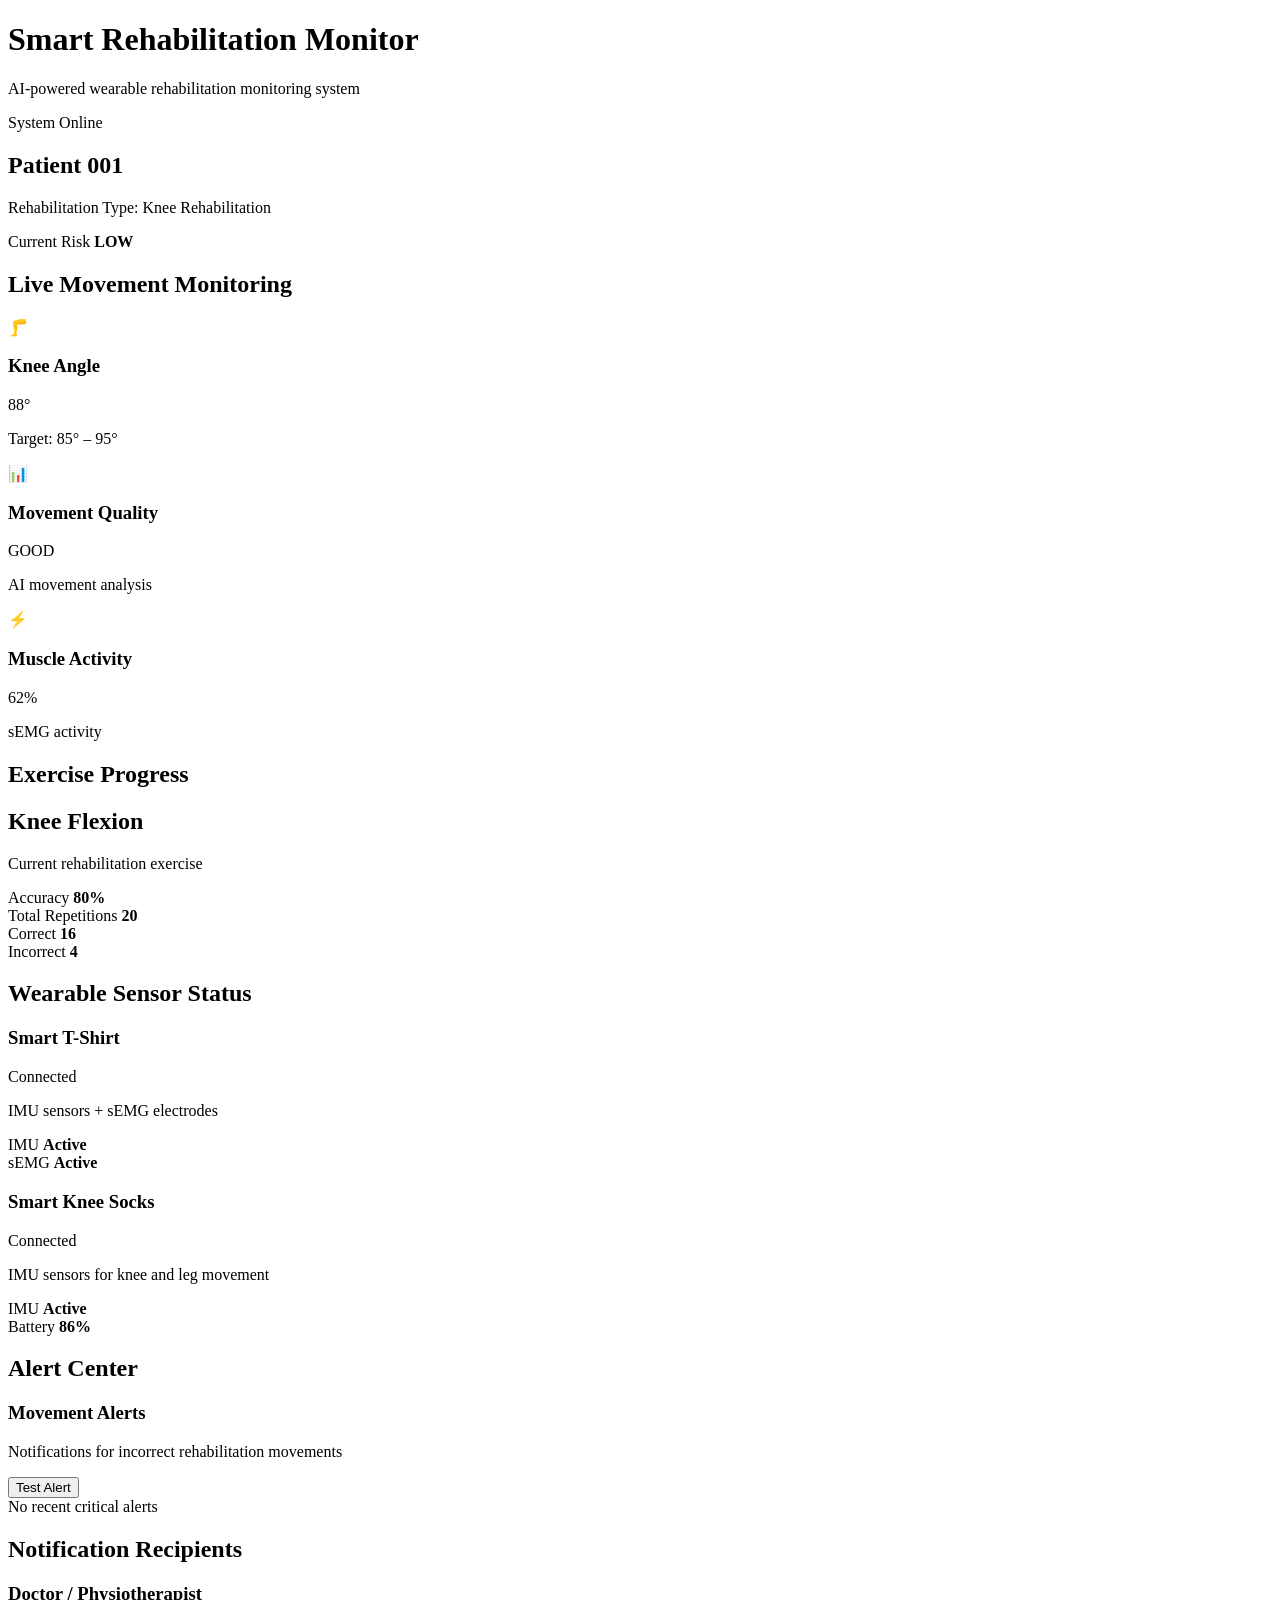
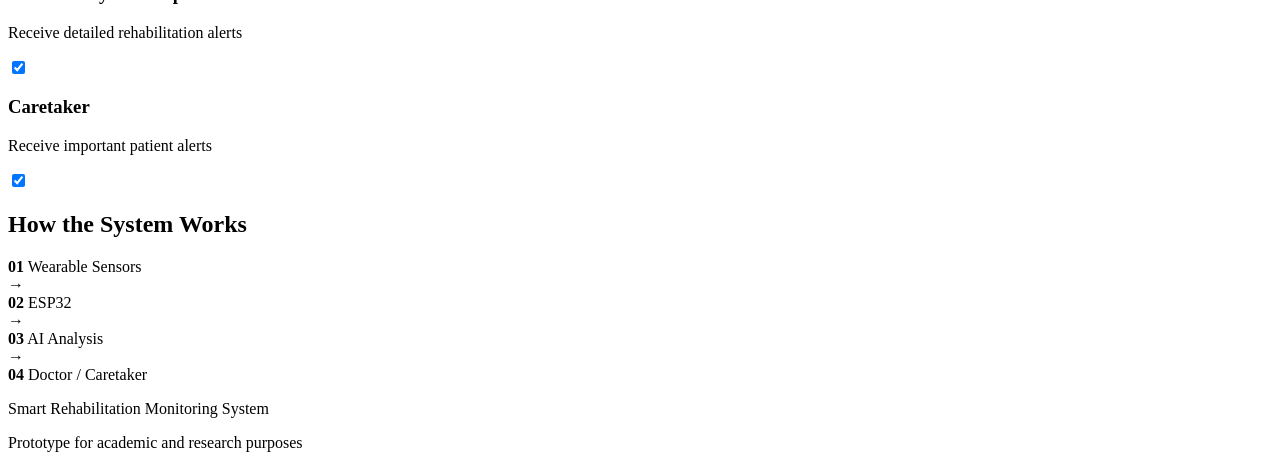
==== index(3).html @ 08c0f433 "Add files via upload" ====
<!DOCTYPE html>
<html lang="en">
<head>
    <meta charset="UTF-8">
    <meta name="viewport" content="width=device-width, initial-scale=1.0">
    <title>Smart Rehabilitation Monitor</title>
    <link rel="stylesheet" href="style.css">
</head>

<body>

<header class="header">
    <div>
        <h1>Smart Rehabilitation Monitor</h1>
        <p>AI-powered wearable rehabilitation monitoring system</p>
    </div>
    <div class="status">
        <span class="status-dot"></span>
        System Online
    </div>
</header>

<main class="container">

    <section class="patient-card">
        <div>
            <h2>Patient 001</h2>
            <p>Rehabilitation Type: Knee Rehabilitation</p>
        </div>

        <div class="patient-status">
            <span>Current Risk</span>
            <strong id="riskLevel">LOW</strong>
        </div>
    </section>

    <section>
        <h2 class="section-title">Live Movement Monitoring</h2>

        <div class="monitor-grid">

            <div class="card">
                <div class="card-icon">🦵</div>
                <h3>Knee Angle</h3>
                <div class="value"><span id="kneeAngle">88</span>°</div>
                <p>Target: 85° – 95°</p>
            </div>

            <div class="card">
                <div class="card-icon">📊</div>
                <h3>Movement Quality</h3>
                <div id="movementQuality" class="quality good">GOOD</div>
                <p>AI movement analysis</p>
            </div>

            <div class="card">
                <div class="card-icon">⚡</div>
                <h3>Muscle Activity</h3>
                <div class="value"><span id="semgValue">62</span>%</div>
                <p>sEMG activity</p>
            </div>

        </div>
    </section>

    <section>
        <h2 class="section-title">Exercise Progress</h2>

        <div class="exercise-card">

            <div class="exercise-header">
                <div>
                    <h2>Knee Flexion</h2>
                    <p>Current rehabilitation exercise</p>
                </div>

                <div class="accuracy">
                    <span>Accuracy</span>
                    <strong id="accuracy">80%</strong>
                </div>
            </div>

            <div class="progress-container">
                <div class="progress-bar">
                    <div id="progressBar" class="progress-fill"></div>
                </div>
            </div>

            <div class="exercise-stats">
                <div>
                    <span>Total Repetitions</span>
                    <strong id="totalReps">20</strong>
                </div>

                <div>
                    <span>Correct</span>
                    <strong id="correctReps">16</strong>
                </div>

                <div>
                    <span>Incorrect</span>
                    <strong id="incorrectReps">4</strong>
                </div>
            </div>

        </div>
    </section>

    <section>
        <h2 class="section-title">Wearable Sensor Status</h2>

        <div class="sensor-grid">

            <div class="sensor-card">
                <div class="sensor-top">
                    <h3>Smart T-Shirt</h3>
                    <span class="connected">Connected</span>
                </div>

                <p>IMU sensors + sEMG electrodes</p>

                <div class="sensor-data">
                    <div>
                        <span>IMU</span>
                        <strong>Active</strong>
                    </div>
                    <div>
                        <span>sEMG</span>
                        <strong>Active</strong>
                    </div>
                </div>
            </div>

            <div class="sensor-card">
                <div class="sensor-top">
                    <h3>Smart Knee Socks</h3>
                    <span class="connected">Connected</span>
                </div>

                <p>IMU sensors for knee and leg movement</p>

                <div class="sensor-data">
                    <div>
                        <span>IMU</span>
                        <strong>Active</strong>
                    </div>
                    <div>
                        <span>Battery</span>
                        <strong>86%</strong>
                    </div>
                </div>
            </div>

        </div>
    </section>

    <section>
        <h2 class="section-title">Alert Center</h2>

        <div class="alert-card">
            <div class="alert-header">
                <div>
                    <h3>Movement Alerts</h3>
                    <p>Notifications for incorrect rehabilitation movements</p>
                </div>

                <button id="testAlert">Test Alert</button>
            </div>

            <div id="alertList" class="alert-list">
                <div class="no-alert">No recent critical alerts</div>
            </div>
        </div>
    </section>

    <section>
        <h2 class="section-title">Notification Recipients</h2>

        <div class="notification-card">

            <div class="recipient">
                <div>
                    <h3>Doctor / Physiotherapist</h3>
                    <p>Receive detailed rehabilitation alerts</p>
                </div>

                <label class="switch">
                    <input type="checkbox" id="doctorNotification" checked>
                    <span class="slider"></span>
                </label>
            </div>

            <div class="recipient">
                <div>
                    <h3>Caretaker</h3>
                    <p>Receive important patient alerts</p>
                </div>

                <label class="switch">
                    <input type="checkbox" id="caretakerNotification" checked>
                    <span class="slider"></span>
                </label>
            </div>

        </div>
    </section>

    <section class="info-section">
        <h2>How the System Works</h2>

        <div class="workflow">
            <div class="workflow-step">
                <strong>01</strong>
                <span>Wearable Sensors</span>
            </div>

            <div class="arrow">→</div>

            <div class="workflow-step">
                <strong>02</strong>
                <span>ESP32</span>
            </div>

            <div class="arrow">→</div>

            <div class="workflow-step">
                <strong>03</strong>
                <span>AI Analysis</span>
            </div>

            <div class="arrow">→</div>

            <div class="workflow-step">
                <strong>04</strong>
                <span>Doctor / Caretaker</span>
            </div>
        </div>
    </section>

</main>

<footer>
    <p>Smart Rehabilitation Monitoring System</p>
    <p>Prototype for academic and research purposes</p>
</footer>

<script src="app.js"></script>
</body>
</html>
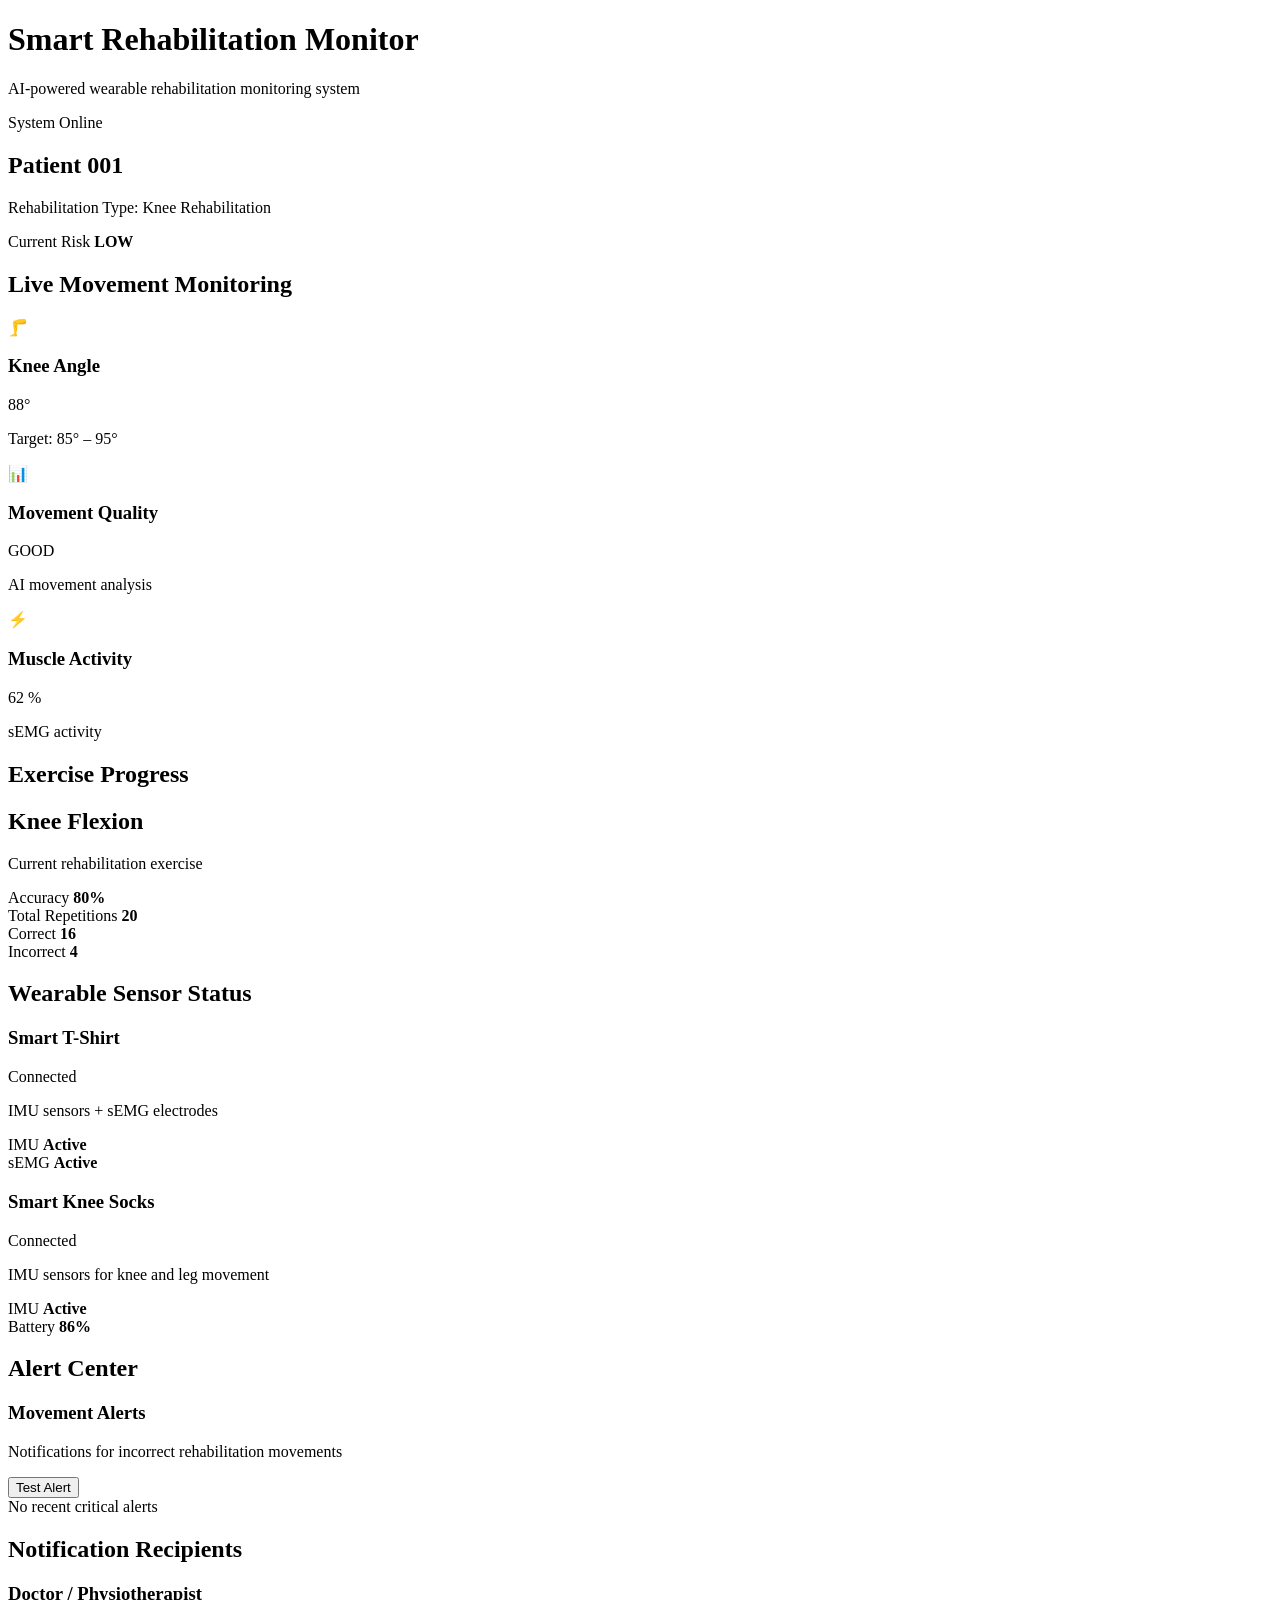
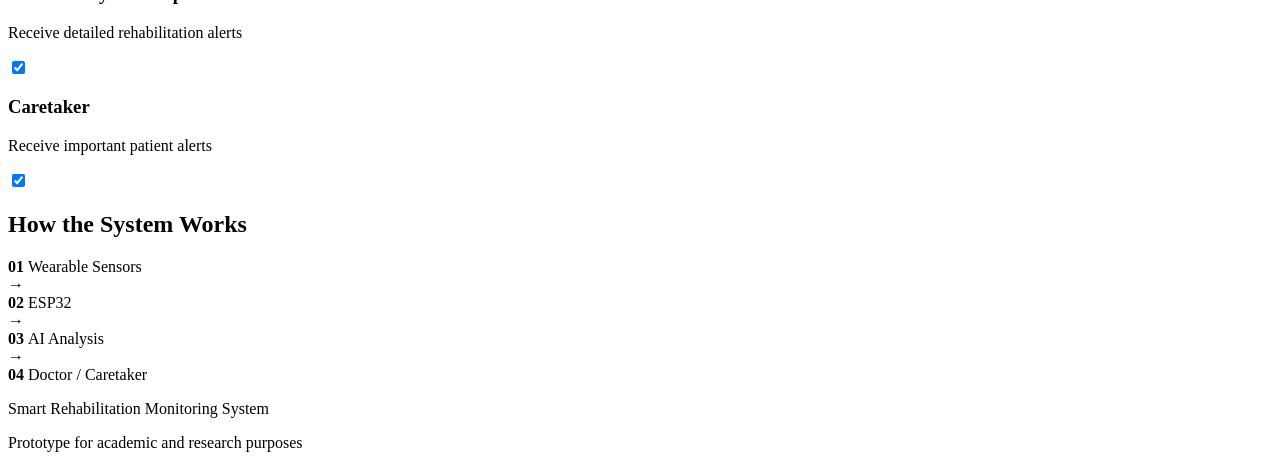
==== commit 57e7dc8f: "Update index(3).html" ====
--- a/index(3).html
+++ b/index(3).html
@@ -1,249 +1,578 @@
 <!DOCTYPE html>
 <html lang="en">
+
 <head>
     <meta charset="UTF-8">
     <meta name="viewport" content="width=device-width, initial-scale=1.0">
+
     <title>Smart Rehabilitation Monitor</title>
+
     <link rel="stylesheet" href="style.css">
 </head>
 
 <body>
 
-<header class="header">
-    <div>
-        <h1>Smart Rehabilitation Monitor</h1>
-        <p>AI-powered wearable rehabilitation monitoring system</p>
-    </div>
-    <div class="status">
-        <span class="status-dot"></span>
-        System Online
-    </div>
-</header>
-
-<main class="container">
-
-    <section class="patient-card">
+    <!-- HEADER -->
+    <header class="header">
+
         <div>
-            <h2>Patient 001</h2>
-            <p>Rehabilitation Type: Knee Rehabilitation</p>
+            <h1>Smart Rehabilitation Monitor</h1>
+            <p>AI-powered wearable rehabilitation monitoring system</p>
         </div>
 
-        <div class="patient-status">
-            <span>Current Risk</span>
-            <strong id="riskLevel">LOW</strong>
+        <div class="status">
+            <span class="status-dot"></span>
+            System Online
         </div>
-    </section>
-
-    <section>
-        <h2 class="section-title">Live Movement Monitoring</h2>
-
-        <div class="monitor-grid">
-
-            <div class="card">
-                <div class="card-icon">🦵</div>
-                <h3>Knee Angle</h3>
-                <div class="value"><span id="kneeAngle">88</span>°</div>
-                <p>Target: 85° – 95°</p>
-            </div>
-
-            <div class="card">
-                <div class="card-icon">📊</div>
-                <h3>Movement Quality</h3>
-                <div id="movementQuality" class="quality good">GOOD</div>
-                <p>AI movement analysis</p>
-            </div>
-
-            <div class="card">
-                <div class="card-icon">⚡</div>
-                <h3>Muscle Activity</h3>
-                <div class="value"><span id="semgValue">62</span>%</div>
-                <p>sEMG activity</p>
-            </div>
-
-        </div>
-    </section>
-
-    <section>
-        <h2 class="section-title">Exercise Progress</h2>
-
-        <div class="exercise-card">
-
-            <div class="exercise-header">
-                <div>
-                    <h2>Knee Flexion</h2>
-                    <p>Current rehabilitation exercise</p>
-                </div>
-
-                <div class="accuracy">
-                    <span>Accuracy</span>
-                    <strong id="accuracy">80%</strong>
-                </div>
-            </div>
-
-            <div class="progress-container">
-                <div class="progress-bar">
-                    <div id="progressBar" class="progress-fill"></div>
-                </div>
-            </div>
-
-            <div class="exercise-stats">
-                <div>
-                    <span>Total Repetitions</span>
-                    <strong id="totalReps">20</strong>
-                </div>
-
-                <div>
-                    <span>Correct</span>
-                    <strong id="correctReps">16</strong>
-                </div>
-
-                <div>
-                    <span>Incorrect</span>
-                    <strong id="incorrectReps">4</strong>
-                </div>
-            </div>
-
-        </div>
-    </section>
-
-    <section>
-        <h2 class="section-title">Wearable Sensor Status</h2>
-
-        <div class="sensor-grid">
-
-            <div class="sensor-card">
-                <div class="sensor-top">
-                    <h3>Smart T-Shirt</h3>
-                    <span class="connected">Connected</span>
-                </div>
-
-                <p>IMU sensors + sEMG electrodes</p>
-
-                <div class="sensor-data">
-                    <div>
-                        <span>IMU</span>
-                        <strong>Active</strong>
-                    </div>
-                    <div>
-                        <span>sEMG</span>
-                        <strong>Active</strong>
-                    </div>
-                </div>
-            </div>
-
-            <div class="sensor-card">
-                <div class="sensor-top">
-                    <h3>Smart Knee Socks</h3>
-                    <span class="connected">Connected</span>
-                </div>
-
-                <p>IMU sensors for knee and leg movement</p>
-
-                <div class="sensor-data">
-                    <div>
-                        <span>IMU</span>
-                        <strong>Active</strong>
-                    </div>
-                    <div>
-                        <span>Battery</span>
-                        <strong>86%</strong>
-                    </div>
-                </div>
-            </div>
-
-        </div>
-    </section>
-
-    <section>
-        <h2 class="section-title">Alert Center</h2>
-
-        <div class="alert-card">
-            <div class="alert-header">
-                <div>
-                    <h3>Movement Alerts</h3>
-                    <p>Notifications for incorrect rehabilitation movements</p>
-                </div>
-
-                <button id="testAlert">Test Alert</button>
-            </div>
-
-            <div id="alertList" class="alert-list">
-                <div class="no-alert">No recent critical alerts</div>
-            </div>
-        </div>
-    </section>
-
-    <section>
-        <h2 class="section-title">Notification Recipients</h2>
-
-        <div class="notification-card">
-
-            <div class="recipient">
-                <div>
-                    <h3>Doctor / Physiotherapist</h3>
-                    <p>Receive detailed rehabilitation alerts</p>
-                </div>
-
-                <label class="switch">
-                    <input type="checkbox" id="doctorNotification" checked>
-                    <span class="slider"></span>
-                </label>
-            </div>
-
-            <div class="recipient">
-                <div>
-                    <h3>Caretaker</h3>
-                    <p>Receive important patient alerts</p>
-                </div>
-
-                <label class="switch">
-                    <input type="checkbox" id="caretakerNotification" checked>
-                    <span class="slider"></span>
-                </label>
-            </div>
-
-        </div>
-    </section>
-
-    <section class="info-section">
-        <h2>How the System Works</h2>
-
-        <div class="workflow">
-            <div class="workflow-step">
-                <strong>01</strong>
-                <span>Wearable Sensors</span>
-            </div>
-
-            <div class="arrow">→</div>
-
-            <div class="workflow-step">
-                <strong>02</strong>
-                <span>ESP32</span>
-            </div>
-
-            <div class="arrow">→</div>
-
-            <div class="workflow-step">
-                <strong>03</strong>
-                <span>AI Analysis</span>
-            </div>
-
-            <div class="arrow">→</div>
-
-            <div class="workflow-step">
-                <strong>04</strong>
-                <span>Doctor / Caretaker</span>
-            </div>
-        </div>
-    </section>
-
-</main>
-
-<footer>
-    <p>Smart Rehabilitation Monitoring System</p>
-    <p>Prototype for academic and research purposes</p>
-</footer>
-
-<script src="app.js"></script>
+
+    </header>
+
+
+    <main class="container">
+
+        <!-- PATIENT -->
+        <section class="patient-card">
+
+            <div>
+                <h2>Patient 001</h2>
+                <p>Rehabilitation Type: Knee Rehabilitation</p>
+            </div>
+
+            <div class="patient-status">
+
+                <span>Current Risk</span>
+
+                <strong id="riskLevel">
+                    LOW
+                </strong>
+
+            </div>
+
+        </section>
+
+
+        <!-- LIVE MONITORING -->
+        <section>
+
+            <h2 class="section-title">
+                Live Movement Monitoring
+            </h2>
+
+            <div class="monitor-grid">
+
+                <!-- KNEE ANGLE -->
+                <div class="card">
+
+                    <div class="card-icon">
+                        🦵
+                    </div>
+
+                    <h3>Knee Angle</h3>
+
+                    <div class="value">
+                        <span id="kneeAngle">88</span>°
+                    </div>
+
+                    <p>
+                        Target: 85° – 95°
+                    </p>
+
+                </div>
+
+
+                <!-- MOVEMENT QUALITY -->
+                <div class="card">
+
+                    <div class="card-icon">
+                        📊
+                    </div>
+
+                    <h3>Movement Quality</h3>
+
+                    <div
+                        id="movementQuality"
+                        class="quality good">
+
+                        GOOD
+
+                    </div>
+
+                    <p>
+                        AI movement analysis
+                    </p>
+
+                </div>
+
+
+                <!-- SEMG -->
+                <div class="card">
+
+                    <div class="card-icon">
+                        ⚡
+                    </div>
+
+                    <h3>Muscle Activity</h3>
+
+                    <div class="value">
+
+                        <span id="semgValue">
+                            62
+                        </span>%
+
+                    </div>
+
+                    <p>
+                        sEMG activity
+                    </p>
+
+                </div>
+
+            </div>
+
+        </section>
+
+
+        <!-- EXERCISE PROGRESS -->
+        <section>
+
+            <h2 class="section-title">
+                Exercise Progress
+            </h2>
+
+            <div class="exercise-card">
+
+                <div class="exercise-header">
+
+                    <div>
+
+                        <h2>
+                            Knee Flexion
+                        </h2>
+
+                        <p>
+                            Current rehabilitation exercise
+                        </p>
+
+                    </div>
+
+
+                    <div class="accuracy">
+
+                        <span>
+                            Accuracy
+                        </span>
+
+                        <strong id="accuracy">
+                            80%
+                        </strong>
+
+                    </div>
+
+                </div>
+
+
+                <div class="progress-container">
+
+                    <div class="progress-bar">
+
+                        <div
+                            id="progressBar"
+                            class="progress-fill">
+                        </div>
+
+                    </div>
+
+                </div>
+
+
+                <div class="exercise-stats">
+
+                    <div>
+
+                        <span>
+                            Total Repetitions
+                        </span>
+
+                        <strong id="totalReps">
+                            20
+                        </strong>
+
+                    </div>
+
+
+                    <div>
+
+                        <span>
+                            Correct
+                        </span>
+
+                        <strong id="correctReps">
+                            16
+                        </strong>
+
+                    </div>
+
+
+                    <div>
+
+                        <span>
+                            Incorrect
+                        </span>
+
+                        <strong id="incorrectReps">
+                            4
+                        </strong>
+
+                    </div>
+
+                </div>
+
+            </div>
+
+        </section>
+
+
+        <!-- SENSOR STATUS -->
+        <section>
+
+            <h2 class="section-title">
+                Wearable Sensor Status
+            </h2>
+
+            <div class="sensor-grid">
+
+
+                <!-- SMART T SHIRT -->
+                <div class="sensor-card">
+
+                    <div class="sensor-top">
+
+                        <h3>
+                            Smart T-Shirt
+                        </h3>
+
+                        <span class="connected">
+                            Connected
+                        </span>
+
+                    </div>
+
+                    <p>
+                        IMU sensors + sEMG electrodes
+                    </p>
+
+
+                    <div class="sensor-data">
+
+                        <div>
+
+                            <span>
+                                IMU
+                            </span>
+
+                            <strong>
+                                Active
+                            </strong>
+
+                        </div>
+
+
+                        <div>
+
+                            <span>
+                                sEMG
+                            </span>
+
+                            <strong>
+                                Active
+                            </strong>
+
+                        </div>
+
+                    </div>
+
+                </div>
+
+
+                <!-- SMART SOCKS -->
+                <div class="sensor-card">
+
+                    <div class="sensor-top">
+
+                        <h3>
+                            Smart Knee Socks
+                        </h3>
+
+                        <span class="connected">
+                            Connected
+                        </span>
+
+                    </div>
+
+                    <p>
+                        IMU sensors for knee and leg movement
+                    </p>
+
+
+                    <div class="sensor-data">
+
+                        <div>
+
+                            <span>
+                                IMU
+                            </span>
+
+                            <strong>
+                                Active
+                            </strong>
+
+                        </div>
+
+
+                        <div>
+
+                            <span>
+                                Battery
+                            </span>
+
+                            <strong>
+                                86%
+                            </strong>
+
+                        </div>
+
+                    </div>
+
+                </div>
+
+            </div>
+
+        </section>
+
+
+        <!-- ALERT CENTER -->
+        <section>
+
+            <h2 class="section-title">
+                Alert Center
+            </h2>
+
+            <div class="alert-card">
+
+                <div class="alert-header">
+
+                    <div>
+
+                        <h3>
+                            Movement Alerts
+                        </h3>
+
+                        <p>
+                            Notifications for incorrect rehabilitation movements
+                        </p>
+
+                    </div>
+
+
+                    <button id="testAlert">
+                        Test Alert
+                    </button>
+
+                </div>
+
+
+                <div
+                    id="alertList"
+                    class="alert-list">
+
+                    <div class="no-alert">
+
+                        No recent critical alerts
+
+                    </div>
+
+                </div>
+
+            </div>
+
+        </section>
+
+
+        <!-- NOTIFICATION SETTINGS -->
+        <section>
+
+            <h2 class="section-title">
+                Notification Recipients
+            </h2>
+
+
+            <div class="notification-card">
+
+
+                <!-- DOCTOR -->
+                <div class="recipient">
+
+                    <div>
+
+                        <h3>
+                            Doctor / Physiotherapist
+                        </h3>
+
+                        <p>
+                            Receive detailed rehabilitation alerts
+                        </p>
+
+                    </div>
+
+
+                    <label class="switch">
+
+                        <input
+                            type="checkbox"
+                            id="doctorNotification"
+                            checked>
+
+                        <span class="slider"></span>
+
+                    </label>
+
+                </div>
+
+
+                <!-- CARETAKER -->
+                <div class="recipient">
+
+                    <div>
+
+                        <h3>
+                            Caretaker
+                        </h3>
+
+                        <p>
+                            Receive important patient alerts
+                        </p>
+
+                    </div>
+
+
+                    <label class="switch">
+
+                        <input
+                            type="checkbox"
+                            id="caretakerNotification"
+                            checked>
+
+                        <span class="slider"></span>
+
+                    </label>
+
+                </div>
+
+            </div>
+
+        </section>
+
+
+        <!-- WORKFLOW -->
+        <section class="info-section">
+
+            <h2>
+                How the System Works
+            </h2>
+
+
+            <div class="workflow">
+
+                <div class="workflow-step">
+
+                    <strong>
+                        01
+                    </strong>
+
+                    <span>
+                        Wearable Sensors
+                    </span>
+
+                </div>
+
+
+                <div class="arrow">
+                    →
+                </div>
+
+
+                <div class="workflow-step">
+
+                    <strong>
+                        02
+                    </strong>
+
+                    <span>
+                        ESP32
+                    </span>
+
+                </div>
+
+
+                <div class="arrow">
+                    →
+                </div>
+
+
+                <div class="workflow-step">
+
+                    <strong>
+                        03
+                    </strong>
+
+                    <span>
+                        AI Analysis
+                    </span>
+
+                </div>
+
+
+                <div class="arrow">
+                    →
+                </div>
+
+
+                <div class="workflow-step">
+
+                    <strong>
+                        04
+                    </strong>
+
+                    <span>
+                        Doctor / Caretaker
+                    </span>
+
+                </div>
+
+            </div>
+
+        </section>
+
+    </main>
+
+
+    <!-- FOOTER -->
+    <footer>
+
+        <p>
+            Smart Rehabilitation Monitoring System
+        </p>
+
+        <p>
+            Prototype for academic and research purposes
+        </p>
+
+    </footer>
+
+
+    <!-- JAVASCRIPT -->
+    <script src="app.js"></script>
+
 </body>
+
 </html>
--- a/style.css
+++ b/style.css
@@ -0,0 +1,59 @@
+PK    +R(]��Њ�  +#     app.js�Z{s�6�_���:r"K�s��w����+�D'sss3�IH�"TR���;�g�'�$A�!G��?�],~��cq�ܸ��Z�j~�f+��+?���1�i�4�9e~8C�M�ɢ&i?1rzh�(�|�$�x�+�+?$���<N�:���g�ك�+E��67�kH�P�)�$�,gN��b��+�q�"�+�� s�)e�#+�^��M�ׇI�@�,���G����0�dM�?��+��$v�a���w� �B�;��غ3o�혎=���{
+��b���M�5�&7�� ۻD�}�����!g�3a���~
+�3lf�4�lF���p �y�����d���0<����<���bv��NS���`L�`��vL�R�������x�s����\+���;g�GV�XCgr�j_V@�k�Qw%>��D2z�����h����]`�� �,+5�\е$�m��Lm���VA.!.��]8���MJ�)�l�����5�� @��D�bG0r<zf�D�+f�顑ez0?z�5	v؈�����~��R"�$��Yq��5��ڲ@+�xH�?��8�}�2�&΅p���Kb%�������C�t,dv�c���}��t�Rk�L+f����$��STWq���Z,��)����V,D�+9�ǻdp�����*��^��y(j��Վ�;t�nK^����z�c���B��g+�o&d��QY k�X�>�OmXN����+�2+����
+�$��X��7nG���3B���tJ���~+dᇙvr?F���ئ�Qc�D٣�r
+M��I�'_���+�U+e���h<����fۓ_Q��l��~~��������W�3+ENr^	I�%G����m`��A5�w��ݡ>��D�� ���}�<�0��^�_Ϗ���a�D�0�Z��b^*C�G�@���wei.2��֤��CԓFȉ.ʉ�& �*r�����(�ş$�&"/61�^���E��.K�C�w�}�)�?��k�+�ؚ+�?T׆�1y�I�,I���H��2UҦ�V�t�}�E^gq+EC�1�H8+�锦�Add�7��PQ95�%ǌROTΗ����W��Y=n�"�JzĚ�oqŞ9�����}����#���{_�#�1+��JٯJ]�t���V���$�غ�B�s[%+�rW�/P�ݺ�FZZ���ї��ߺP��"B읲+*LtQ+�G�?�9]�t��pȿ�+��.oK4��&si��b�;�d/ҷ���#jѹ��Q<#��n���	��*�Z�	A5�;倐�E�+�����LH@D�W7�!=ƪ�L�K�%CMFD��U9� �9Yh+�f1�|�/�}�k���˧+9|��x�5��4��s|A��G�"p�+s��gA1�↲^^�C����5�]I�qF���?~K+�e~i������1-q,�M_�D+h��D./�p|���7�����wb�LjMA���Yi�%#K+��~�G�z�^��C�����p�؟쮼�<��|O�BM\).B��G����ѺC/J�ִ<�t��}"^EO���\��y��I^h���ȧ|N^&w<�Y�iS}Ϣ)TI��Nݔ�B	�8 �LD�⽇@�B �n+)MK+�H��5�ebeJ�)yO���y '����+��yy��+��؜�O�@o芁p"J��5Q�3^,�e#S�]��j�C+m�� |N���h���ܜ`����"~F��+؛�x�+�ݵ���ȱ��?Ros�~����HF.���Ѯ����%���\�e
+�z?�H%��ܗ�w~3G���*C�GE0@˕������yo�'��vck�%ǌ&W?R!1金����5���_r4��'%�x�+U��H�$�^+M��=�/%�+���G����N˶��ɪ��[�sU��1L|8�*��j����SZ�ui
+�je+���$lJقx�DY�*�K5IM�,Ul,���8ƽ�^�����ꢽ�Vg����n���r�IR⠛��?g�f,���P)����Zn�:!P�i��B�|�|DA_?*��WNN��^Rz���ϖ�k&��A��%��k2!��0l�@Z�tDܛ	|�>�?h'��Z�+=n�|��._���Yz+<�!�䃻|�ᑀN+p2����+,�)4�/��'��l1C"�"�Cz��z��G�n�+�������i@��9�@k�[J<���9�x��T�:m��r�?�)�iW��9D�U�N:G-����1!6�����z�+V�~�7$�S�B}�%A  �2T�i9���x�����ä�b�B>�PK    +R(]��Њ�  +#             ��    app.jsPK      4   	    
